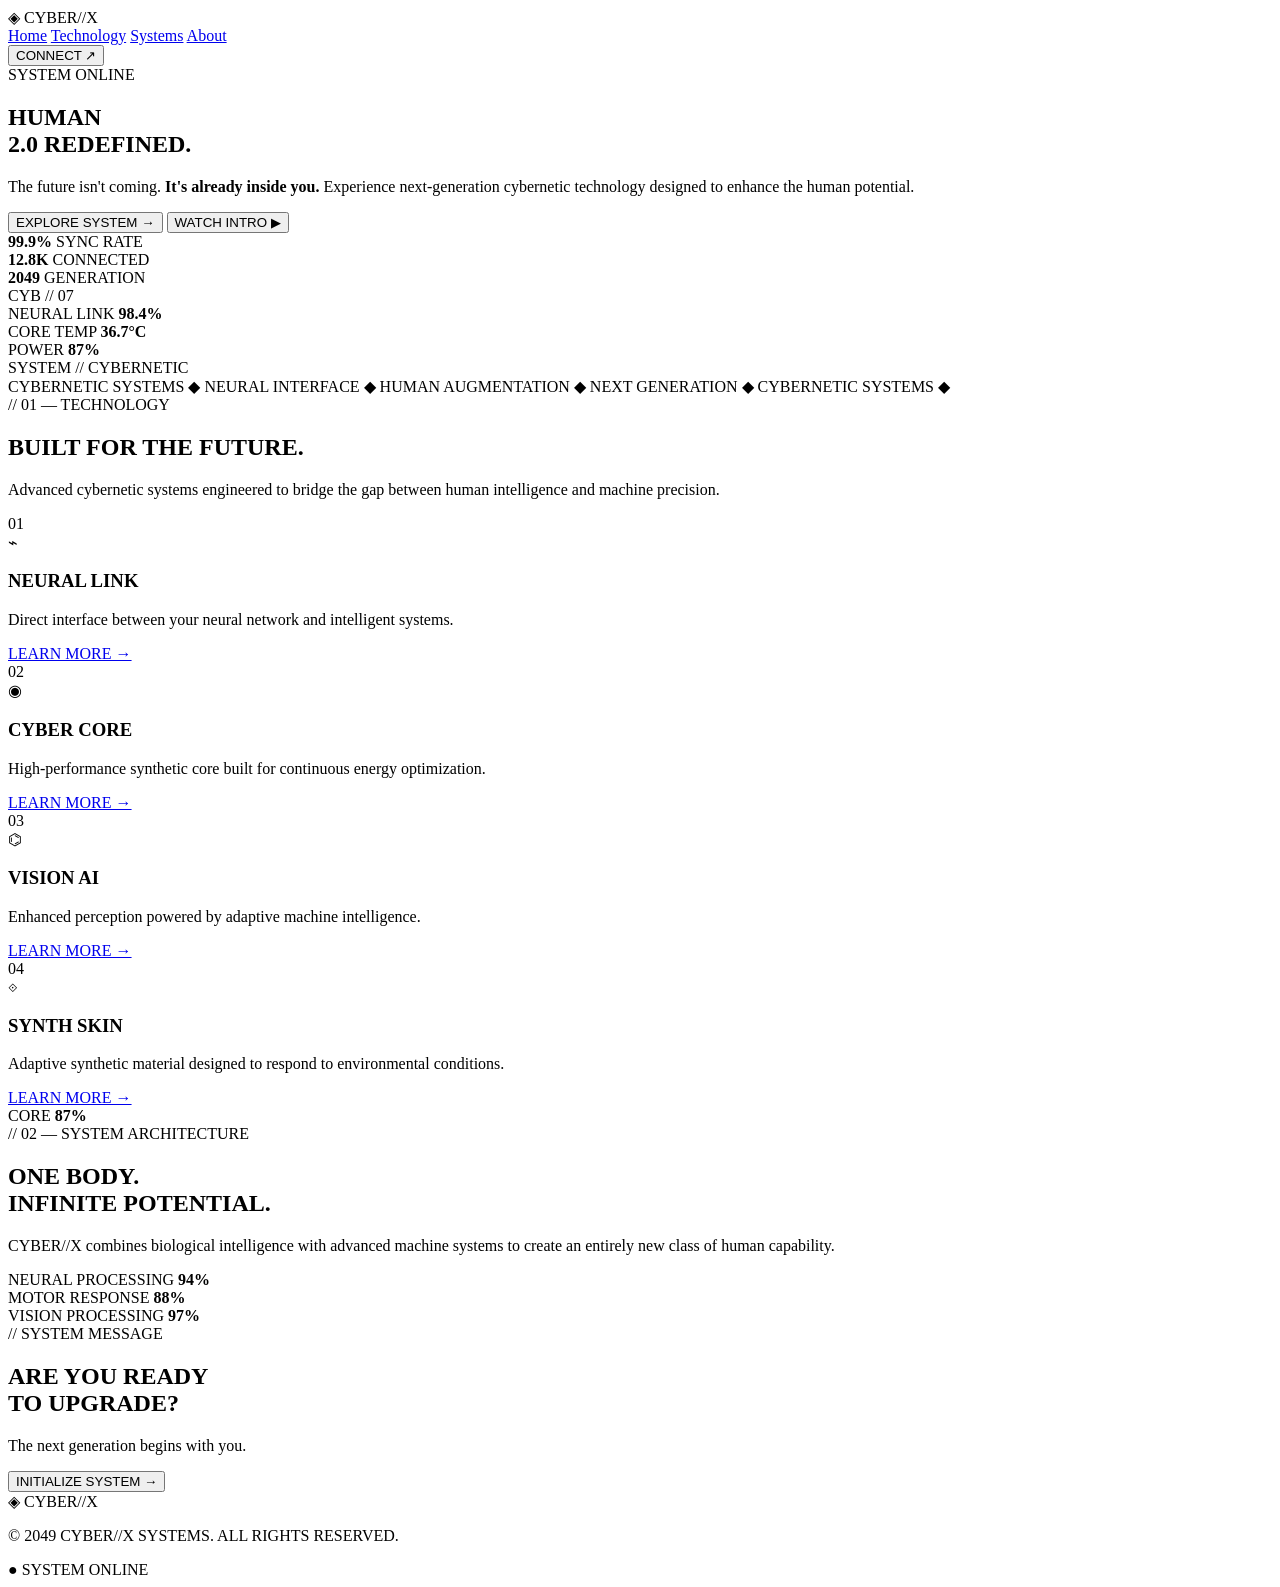
==== Task1/cyborg.html @ 3ac84988 "Add files via upload" ====
<!DOCTYPE html>
<html lang="en">
<head>
    <meta charset="UTF-8">
    <meta name="viewport" content="width=device-width, initial-scale=1.0">
    <title>CYBER//X - Human 2.0</title>
    <link rel="stylesheet" href="css/style.css">
</head>
<body>

    <!-- Background Effects -->
    <div class="grid"></div>
    <div class="glow glow-one"></div>
    <div class="glow glow-two"></div>

    <!-- ================= NAVBAR ================= -->
    <header class="navbar">
        <div class="logo">
            <span class="logo-symbol">◈</span>
            CYBER<span>//</span>X
        </div>
        <nav>
            <a href="#home">Home</a>
            <a href="#technology">Technology</a>
            <a href="#systems">Systems</a>
            <a href="#about">About</a>
        </nav>
        <button class="connect-btn">
            CONNECT <span>↗</span>
        </button>
    </header>

    <!-- ================= HERO ================= -->
    <main id="home">
        <section class="hero">
            <!-- Left -->
            <div class="hero-content">
                <div class="status">
                    <span class="status-dot"></span>
                    SYSTEM ONLINE
                </div>
                <h1>
                    HUMAN
                    <br>
                    <span class="outline">2.0</span>
                    <span class="highlight">REDEFINED.</span>
                </h1>
                <p>
                    The future isn't coming.
                    <strong>It's already inside you.</strong>
                    Experience next-generation cybernetic technology
                    designed to enhance the human potential.
                </p>
                <div class="hero-buttons">
                    <button class="primary-btn">
                        EXPLORE SYSTEM
                        <span>→</span>
                    </button>
                    <button class="secondary-btn">
                        WATCH INTRO
                        <span>▶</span>
                    </button>
                </div>
                <div class="hero-stats">
                    <div>
                        <strong>99.9%</strong>
                        <span>SYNC RATE</span>
                    </div>
                    <div>
                        <strong>12.8K</strong>
                        <span>CONNECTED</span>
                    </div>
                    <div>
                        <strong>2049</strong>
                        <span>GENERATION</span>
                    </div>
                </div>
            </div>

            <!-- CYBORG VISUAL -->
            <div class="cyborg-container">
                <div class="scan-line"></div>
                <div class="circle circle-one"></div>
                <div class="circle circle-two"></div>
                <div class="cyborg">
                    <div class="head">
                        <div class="head-top"></div>
                        <div class="ear left-ear"></div>
                        <div class="ear right-ear"></div>
                        <div class="face">
                            <div class="forehead">
                                <span>CYB // 07</span>
                            </div>
                            <div class="eyes">
                                <div class="eye">
                                    <span></span>
                                </div>
                                <div class="eye">
                                    <span></span>
                                </div>
                            </div>
                            <div class="nose"></div>
                            <div class="mouth">
                                <i></i>
                                <i></i>
                                <i></i>
                                <i></i>
                                <i></i>
                            </div>
                            <div class="face-line left"></div>
                            <div class="face-line right"></div>
                        </div>
                    </div>
                </div>

                <!-- HUD Labels -->
                <div class="hud hud-one">
                    <span>NEURAL LINK</span>
                    <strong>98.4%</strong>
                </div>
                <div class="hud hud-two">
                    <span>CORE TEMP</span>
                    <strong>36.7°C</strong>
                </div>
                <div class="hud hud-three">
                    <span>POWER</span>
                    <strong>87%</strong>
                </div>
                <div class="vertical-text">
                    SYSTEM // CYBERNETIC
                </div>
            </div>
        </section>

        <!-- ================= TICKER ================= -->
        <section class="ticker">
            <div>
                CYBERNETIC SYSTEMS
                <span>◆</span>
                NEURAL INTERFACE
                <span>◆</span>
                HUMAN AUGMENTATION
                <span>◆</span>
                NEXT GENERATION
                <span>◆</span>
                CYBERNETIC SYSTEMS
                <span>◆</span>
            </div>
        </section>

        <!-- ================= TECHNOLOGY ================= -->
        <section class="technology" id="technology">
            <div class="section-heading">
                <div>
                    <span class="small-label">// 01 — TECHNOLOGY</span>
                    <h2>
                        BUILT FOR THE
                        <span>FUTURE.</span>
                    </h2>
                </div>
                <p>
                    Advanced cybernetic systems engineered to
                    bridge the gap between human intelligence
                    and machine precision.
                </p>
            </div>

            <div class="feature-grid">
                <div class="feature-card">
                    <div class="feature-number">01</div>
                    <div class="feature-icon">⌁</div>
                    <h3>NEURAL LINK</h3>
                    <p>
                        Direct interface between your neural
                        network and intelligent systems.
                    </p>
                    <a href="#">LEARN MORE →</a>
                </div>

                <div class="feature-card active">
                    <div class="feature-number">02</div>
                    <div class="feature-icon">◉</div>
                    <h3>CYBER CORE</h3>
                    <p>
                        High-performance synthetic core built
                        for continuous energy optimization.
                    </p>
                    <a href="#">LEARN MORE →</a>
                </div>

                <div class="feature-card">
                    <div class="feature-number">03</div>
                    <div class="feature-icon">⌬</div>
                    <h3>VISION AI</h3>
                    <p>
                        Enhanced perception powered by adaptive
                        machine intelligence.
                    </p>
                    <a href="#">LEARN MORE →</a>
                </div>

                <div class="feature-card">
                    <div class="feature-number">04</div>
                    <div class="feature-icon">⟐</div>
                    <h3>SYNTH SKIN</h3>
                    <p>
                        Adaptive synthetic material designed to
                        respond to environmental conditions.
                    </p>
                    <a href="#">LEARN MORE →</a>
                </div>
            </div>
        </section>

        <!-- ================= SYSTEM ================= -->
        <section class="system-section" id="systems">
            <div class="system-image">
                <div class="system-ring"></div>
                <div class="core">
                    <span>CORE</span>
                    <strong>87%</strong>
                </div>
                <div class="orbit orbit-one"></div>
                <div class="orbit orbit-two"></div>
            </div>

            <div class="system-content">
                <span class="small-label">// 02 — SYSTEM ARCHITECTURE</span>
                <h2>
                    ONE BODY.
                    <br>
                    <span>INFINITE</span>
                    POTENTIAL.
                </h2>
                <p>
                    CYBER//X combines biological intelligence with
                    advanced machine systems to create an entirely
                    new class of human capability.
                </p>
                <div class="progress-item">
                    <div>
                        <span>NEURAL PROCESSING</span>
                        <strong>94%</strong>
                    </div>
                    <div class="progress">
                        <span style="width:94%"></span>
                    </div>
                </div>
                <div class="progress-item">
                    <div>
                        <span>MOTOR RESPONSE</span>
                        <strong>88%</strong>
                    </div>
                    <div class="progress">
                        <span style="width:88%"></span>
                    </div>
                </div>
                <div class="progress-item">
                    <div>
                        <span>VISION PROCESSING</span>
                        <strong>97%</strong>
                    </div>
                    <div class="progress">
                        <span style="width:97%"></span>
                    </div>
                </div>
            </div>
        </section>

        <!-- ================= CTA ================= -->
        <section class="cta" id="about">
            <div class="cta-content">
                <span class="small-label">// SYSTEM MESSAGE</span>
                <h2>
                    ARE YOU READY
                    <br>
                    TO <span>UPGRADE?</span>
                </h2>
                <p>
                    The next generation begins with you.
                </p>
                <button class="primary-btn">
                    INITIALIZE SYSTEM →
                </button>
            </div>
        </section>
    </main>

    <!-- ================= FOOTER ================= -->
    <footer>
        <div class="logo">
            <span class="logo-symbol">◈</span>
            CYBER<span>//</span>X
        </div>
        <p>
            © 2049 CYBER//X SYSTEMS. ALL RIGHTS RESERVED.
        </p>
        <div class="footer-status">
            ● SYSTEM ONLINE
        </div>
    </footer>

    <script src="js/script.js"></script>
</body>
</html>
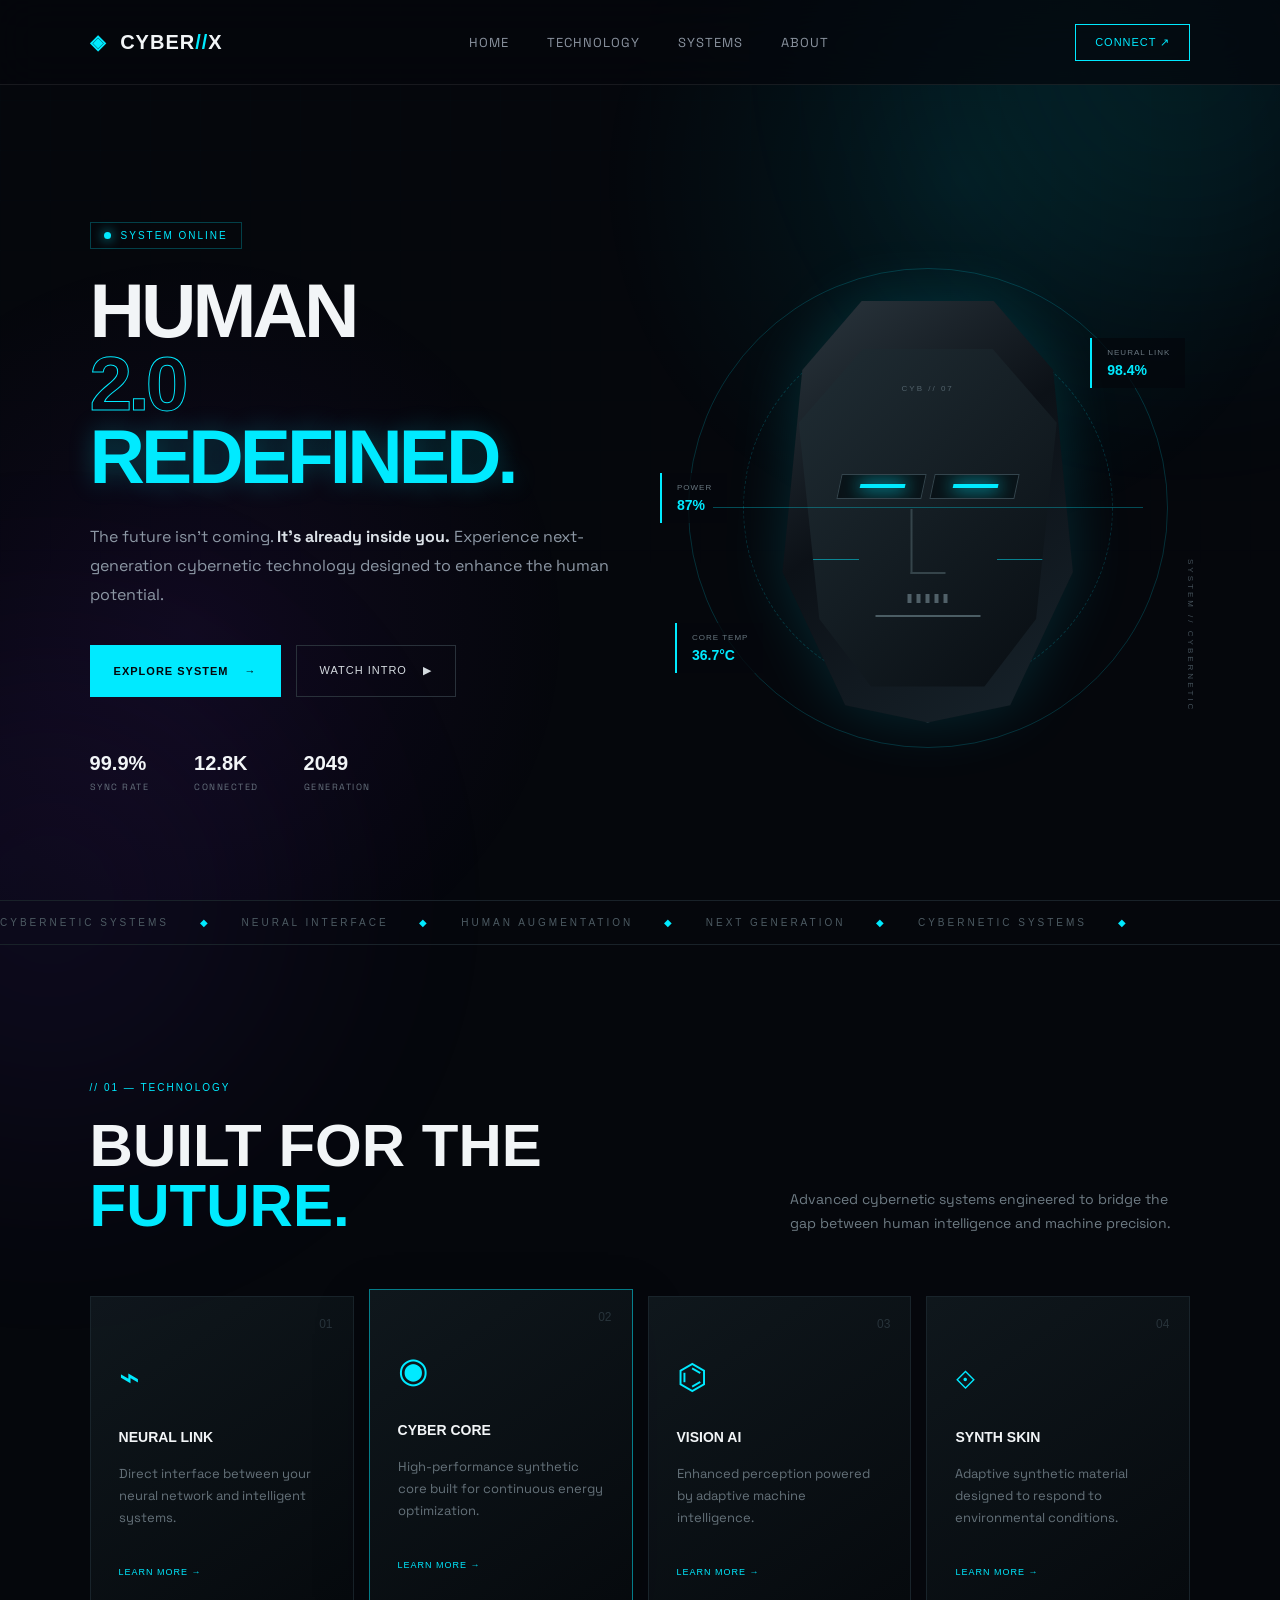
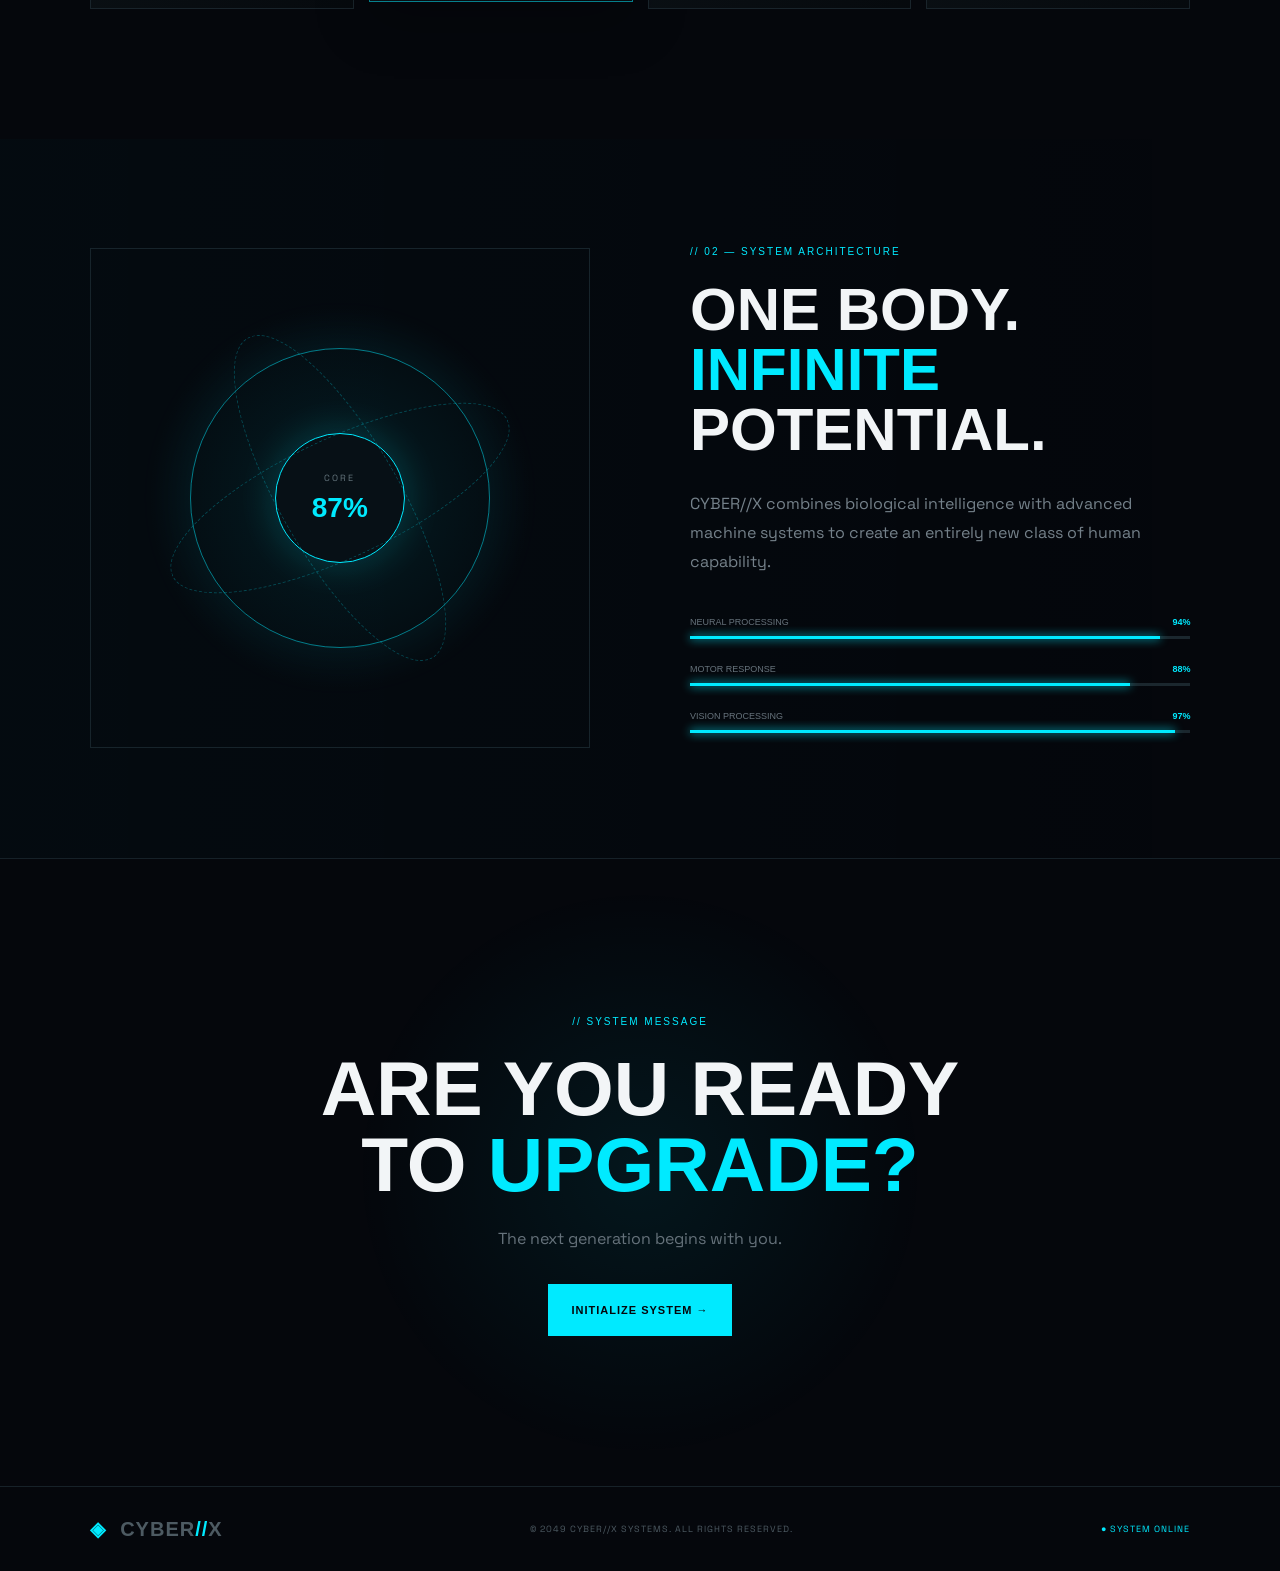
==== commit 1888ae7e: "Update cyborg.html" ====
--- a/Task1/cyborg.html
+++ b/Task1/cyborg.html
@@ -4,7 +4,7 @@
     <meta charset="UTF-8">
     <meta name="viewport" content="width=device-width, initial-scale=1.0">
     <title>CYBER//X - Human 2.0</title>
-    <link rel="stylesheet" href="css/style.css">
+    <link rel="stylesheet" href="style.css">
 </head>
 <body>
 
@@ -300,6 +300,6 @@
         </div>
     </footer>
 
-    <script src="js/script.js"></script>
+    <script src="script.js"></script>
 </body>
-</html>+</html>
--- a/Task1/style.css
+++ b/Task1/style.css
@@ -0,0 +1,966 @@
+@import url('https://fonts.googleapis.com/css2?family=Orbitron:wght@400;500;600;700;800;900&family=Space+Grotesk:wght@400;500;600;700&display=swap');
+
+
+* {
+    margin: 0;
+    padding: 0;
+    box-sizing: border-box;
+}
+
+html {
+    scroll-behavior: smooth;
+}
+
+body {
+    background: #05070c;
+    color: #f2f5f7;
+    font-family: "Space Grotesk", sans-serif;
+    overflow-x: hidden;
+}
+
+/* ================= BACKGROUND ================= */
+
+body::before {
+    content: "";
+    position: fixed;
+    inset: 0;
+    pointer-events: none;
+    background:
+        radial-gradient(circle at 75% 20%,
+            rgba(0, 238, 255, 0.08),
+            transparent 30%),
+        radial-gradient(circle at 15% 70%,
+            rgba(147, 51, 234, 0.08),
+            transparent 30%);
+    z-index: -5;
+}
+
+.grid {
+    position: fixed;
+    inset: 0;
+    pointer-events: none;
+    opacity: 0.12;
+    background-image:
+        linear-gradient(rgba(0, 238, 255, 0.08) 1px,
+            transparent 1px),
+        linear-gradient(90deg,
+            rgba(0, 238, 255, 0.08) 1px,
+            transparent 1px);
+    background-size: 50px 50px;
+    mask-image:
+        linear-gradient(to bottom,
+            black,
+            transparent);
+    z-index: -4;
+}
+
+.glow {
+    position: fixed;
+    width: 500px;
+    height: 500px;
+    border-radius: 50%;
+    filter: blur(130px);
+    opacity: 0.08;
+    pointer-events: none;
+    z-index: -3;
+}
+
+.glow-one {
+    background: #00eaff;
+    top: -200px;
+    right: -150px;
+}
+
+.glow-two {
+    background: #7c3aed;
+    bottom: -250px;
+    left: -200px;
+}
+
+/* ================= NAVBAR ================= */
+.navbar {
+    height: 85px;
+    display: flex;
+    align-items: center;
+    justify-content: space-between;
+    padding: 0 7%;
+    border-bottom: 1px solid rgba(255, 255, 255, 0.08);
+    background: rgba(5, 7, 12, 0.7);
+    backdrop-filter: blur(20px);
+    position: sticky;
+    top: 0;
+    z-index: 100;
+}
+
+.logo {
+    font-family: "Orbitron", sans-serif;
+    font-weight: 800;
+    font-size: 20px;
+    letter-spacing: 1px;
+}
+
+.logo span {
+    color: #00eaff;
+}
+
+.logo-symbol {
+    color: #00eaff;
+    margin-right: 8px;
+}
+
+nav {
+    display: flex;
+    gap: 38px;
+}
+
+nav a {
+    text-decoration: none;
+    color: #89929e;
+    font-size: 13px;
+    text-transform: uppercase;
+    letter-spacing: 1px;
+    transition: 0.3s;
+}
+
+nav a:hover {
+    color: #00eaff;
+}
+
+
+.connect-btn {
+    padding: 11px 19px;
+    background: transparent;
+    border: 1px solid #00eaff;
+    color: #00eaff;
+    font-family: "Orbitron", sans-serif;
+    font-size: 11px;
+    letter-spacing: 1px;
+    cursor: pointer;
+    transition: 0.3s;
+}
+
+.connect-btn:hover {
+    background: #00eaff;
+    color: #05070c;
+    box-shadow: 0 0 25px rgba(0, 234, 255, 0.35);
+}
+
+/* ================= HERO ================= */
+.hero {
+    min-height: calc(100vh - 85px);
+    padding: 70px 7% 40px;
+    display: grid;
+    grid-template-columns: 1fr 1fr;
+    align-items: center;
+    gap: 50px;
+}
+
+.status {
+    display: inline-flex;
+    align-items: center;
+    gap: 10px;
+    padding: 7px 13px;
+    border: 1px solid rgba(0, 234, 255, 0.25);
+    color: #00eaff;
+    font-size: 10px;
+    letter-spacing: 2px;
+    font-family: "Orbitron", sans-serif;
+    margin-bottom: 25px;
+}
+
+.status-dot {
+    width: 7px;
+    height: 7px;
+    border-radius: 50%;
+    background: #00eaff;
+   box-shadow: 0 0 12px #00eaff;
+    animation: pulse 1.5s infinite;
+}
+
+@keyframes pulse {
+    50% {
+        opacity: 0.3;
+    }
+}
+
+.hero h1 {
+    font-family: "Orbitron", sans-serif;
+    font-size: clamp(50px, 6vw, 90px);
+    line-height: 0.95;
+    letter-spacing: -4px;
+    margin-bottom: 30px;
+}
+
+.outline {
+    color: transparent;
+    -webkit-text-stroke: 1px #00eaff;
+}
+
+.highlight {
+    display: block;
+    color: #00eaff;
+    text-shadow:
+        0 0 25px rgba(0, 234, 255, 0.25);
+}
+
+.hero-content>p {
+    max-width: 540px;
+    color: #8d98a5;
+    font-size: 16px;
+    line-height: 1.8;
+    margin-bottom: 35px;
+}
+
+.hero-content>p strong {
+    color: #dce2e8;
+}
+
+/* Buttons */
+.hero-buttons {
+    display: flex;
+    gap: 15px;
+    margin-bottom: 55px;
+}
+
+.primary-btn,
+.secondary-btn {
+    height: 52px;
+    padding: 0 23px;
+    font-family: "Orbitron", sans-serif;
+    font-size: 11px;
+    letter-spacing: 1px;
+    cursor: pointer;
+    transition: 0.3s;
+}
+
+.primary-btn {
+    border: 1px solid #00eaff;
+    background: #00eaff;
+    color: #05070c;
+    font-weight: 700;
+}
+
+.primary-btn:hover {
+    box-shadow:
+        0 0 30px rgba(0, 234, 255, 0.4);
+    transform: translateY(-3px);
+}
+
+.secondary-btn {
+    background: transparent;
+    color: #d5dbe0;
+    border: 1px solid #29313a;
+}
+
+.secondary-btn:hover {
+    border-color: #00eaff;
+    color: #00eaff;
+}
+
+.hero-buttons span {
+    margin-left: 12px;
+}
+
+/* Stats */
+.hero-stats {
+    display: flex;
+    gap: 45px;
+}
+
+.hero-stats div {
+    display: flex;
+    flex-direction: column;
+    gap: 6px;
+}
+
+.hero-stats strong {
+    font-family: "Orbitron", sans-serif;
+    font-size: 20px;
+}
+
+.hero-stats span {
+    color: #66717d;
+    font-size: 9px;
+    letter-spacing: 1.5px;
+}
+
+/* ================= CYBORG ================= */
+.cyborg-container {
+    position: relative;
+    height: 570px;
+    display: flex;
+    justify-content: center;
+    align-items: center;
+}
+
+.circle {
+    position: absolute;
+    border: 1px solid rgba(0, 234, 255, 0.18);
+    border-radius: 50%;
+}
+
+.circle-one {
+    width: 480px;
+    height: 480px;
+    animation: rotate 20s linear infinite;
+}
+
+.circle-two {
+    width: 370px;
+    height: 370px;
+    border-style: dashed;
+    animation: rotateReverse 15s linear infinite;
+}
+
+@keyframes rotate {
+    to {
+        transform: rotate(360deg);
+    }
+}
+
+@keyframes rotateReverse {
+    to {
+        transform: rotate(-360deg);
+    }
+}
+
+/* Cyborg Head */
+.cyborg {
+    position: relative;
+    width: 330px;
+    height: 430px;
+    z-index: 5;
+    filter:
+        drop-shadow(0 0 30px rgba(0, 234, 255, 0.15));
+}
+
+.head {
+    position: relative;
+    width: 100%;
+    height: 100%;
+    background:
+        linear-gradient(145deg,
+            #2e3a42,
+            #0c1117 45%,
+            #18242c);
+    clip-path: polygon(30% 2%,
+            70% 2%,
+            88% 18%,
+            94% 65%,
+            75% 96%,
+            50% 100%,
+            25% 96%,
+            6% 65%,
+            12% 18%);
+    border: 1px solid #31444c;
+}
+
+.face {
+    position: absolute;
+    inset: 55px 35px 35px;
+    background:
+        linear-gradient(135deg,
+            #202d34,
+            #080d12);
+    clip-path: polygon(25% 0,
+            75% 0,
+            100% 22%,
+            92% 80%,
+            72% 100%,
+            28% 100%,
+            8% 80%,
+            0 22%);
+}
+
+.forehead {
+    position: absolute;
+    top: 35px;
+    left: 50%;
+    transform: translateX(-50%);
+    color: #52626b;
+    font-family: "Orbitron", sans-serif;
+    font-size: 8px;
+   letter-spacing: 2px;
+}
+
+/* Eyes */
+.eyes {
+    position: absolute;
+    top: 125px;
+    left: 40px;
+    right: 40px;
+    display: flex;
+    justify-content: space-between;
+}
+
+.eye {
+    width: 85px;
+    height: 25px;
+    background: #0a1116;
+    border: 1px solid #34454d;
+    position: relative;
+    overflow: hidden;
+    transform: skewX(-12deg);
+}
+
+.eye span {
+    position: absolute;
+    width: 45px;
+    height: 4px;
+    top: 9px;
+    left: 20px;
+    background: #00eaff;
+    box-shadow:
+        0 0 15px #00eaff,
+        0 0 30px #00eaff;
+    animation: eyeScan 2s infinite;
+}
+
+@keyframes eyeScan {
+    0%, 100% {
+        opacity: 0.5;
+        transform: translateX(-10px);
+    }
+
+    50% {
+        opacity: 1;
+        transform: translateX(10px);
+    }
+}
+
+/* Nose */
+.nose {
+    position: absolute;
+    width: 35px;
+    height: 65px;
+    left: 50%;
+    top: 160px;
+    transform: translateX(-50%);
+    border-left: 2px solid #35444a;
+    border-bottom: 2px solid #35444a;
+}
+
+/* Mouth */
+.mouth {
+    position: absolute;
+    left: 50%;
+    bottom: 70px;
+    transform: translateX(-50%);
+    width: 105px;
+    height: 23px;
+    border-bottom: 2px solid #4b5d64;
+    display: flex;
+    justify-content: center;
+    gap: 5px;
+}
+
+.mouth i {
+    display: block;
+    width: 4px;
+    height: 9px;
+    background: #506068;
+}
+
+/* Face lines */
+.face-line {
+    position: absolute;
+    width: 50px;
+    height: 1px;
+    background: #00eaff;
+    opacity: 0.5;
+}
+
+.face-line.left {
+    left: 10px;
+    top: 210px;
+}
+
+.face-line.right {
+    right: 10px;
+    top: 210px;
+}
+
+/* Ears */
+.ear {
+    position: absolute;
+    top: 170px;
+    width: 25px;
+    height: 90px;
+    background: #27343a;
+    border: 1px solid #3c5058;
+}
+
+.left-ear {
+    left: -12px;
+}
+
+.right-ear {
+    right: -12px;
+}
+
+/* HUD */
+.hud {
+    position: absolute;
+    z-index: 10;
+    display: flex;
+    flex-direction: column;
+    gap: 5px;
+    padding: 10px 15px;
+    background: rgba(5, 7, 12, 0.75);
+    border-left: 2px solid #00eaff;
+    font-family: "Orbitron", sans-serif;
+}
+
+.hud span {
+    font-size: 8px;
+    color: #697780;
+    letter-spacing: 1px;
+}
+
+.hud strong {
+    color: #00eaff;
+    font-size: 14px;
+}
+
+.hud-one {
+    top: 115px;
+    right: 5px;
+}
+
+.hud-two {
+    bottom: 120px;
+    left: 10px;
+}
+
+.hud-three {
+    top: 250px;
+    left: -5px;
+}
+
+.vertical-text {
+    position: absolute;
+    right: -5px;
+    bottom: 80px;
+    color: #44515a;
+    writing-mode: vertical-rl;
+    font-family: "Orbitron", sans-serif;
+    font-size: 8px;
+    letter-spacing: 3px;
+}
+
+/* Scan */
+.scan-line {
+    position: absolute;
+    width: 430px;
+    height: 1px;
+    background: #00eaff;
+    opacity: 0.3;
+    z-index: 20;
+    animation: scan 4s infinite;
+}
+
+@keyframes scan {
+    0% {
+        transform: translateY(-250px);
+    }
+
+    50% {
+        transform: translateY(250px);
+    }
+
+    100% {
+        transform: translateY(-250px);
+    }
+}
+
+/* ================= TICKER ================= */
+.ticker {
+    overflow: hidden;
+    white-space: nowrap;
+    border-top: 1px solid #192229;
+    border-bottom: 1px solid #192229;
+    padding: 16px 0;
+    color: #4d5b63;
+    font-family: "Orbitron", sans-serif;
+    font-size: 10px;
+    letter-spacing: 3px;
+}
+
+.ticker div {
+    animation: ticker 25s linear infinite;
+}
+
+.ticker span {
+    color: #00eaff;
+    margin: 0 25px;
+}
+
+
+@keyframes ticker {
+    from {
+        transform: translateX(0);
+    }
+
+    to {
+        transform: translateX(-40%);
+    }
+}
+
+/* ================= TECHNOLOGY ================= */
+.technology {
+    padding: 130px 7%;
+}
+
+.section-heading {
+    display: flex;
+    justify-content: space-between;
+    align-items: end;
+    gap: 50px;
+    margin-bottom: 60px;
+}
+
+.small-label {
+    color: #00eaff;
+    font-family: "Orbitron", sans-serif;
+    font-size: 10px;
+    letter-spacing: 2px;
+}
+
+.section-heading h2,
+.system-content h2,
+.cta h2 {
+    font-family: "Orbitron", sans-serif;
+    font-size: clamp(35px, 5vw, 60px);
+    line-height: 1;
+    margin-top: 20px;
+}
+
+.section-heading h2 span,
+.system-content h2 span,
+.cta h2 span {
+    color: #00eaff;
+}
+
+.section-heading p {
+    max-width: 400px;
+    color: #6e7b84;
+    line-height: 1.7;
+    font-size: 14px;
+}
+
+/* Features */
+.feature-grid {
+    display: grid;
+    grid-template-columns: repeat(4, 1fr);
+    gap: 15px;
+}
+
+.feature-card {
+    min-height: 300px;
+    padding: 28px;
+    border: 1px solid #19242b;
+    background:
+        linear-gradient(145deg,
+            rgba(20, 30, 36, 0.7),
+            rgba(7, 11, 15, 0.7));
+    position: relative;
+    transition: 0.3s;
+}
+
+.feature-card:hover,
+.feature-card.active {
+    border-color: rgba(0, 234, 255, 0.5);
+    transform: translateY(-7px);
+    box-shadow:
+        0 20px 50px rgba(0, 0, 0, 0.25);
+}
+
+.feature-number {
+    position: absolute;
+    right: 20px;
+    top: 20px;
+    color: #28343b;
+    font-family: "Orbitron", sans-serif;
+    font-size: 12px;
+}
+
+.feature-icon {
+    color: #00eaff;
+    font-size: 35px;
+    margin: 30px 0;
+}
+
+.feature-card h3 {
+    font-family: "Orbitron", sans-serif;
+    font-size: 14px;
+    margin-bottom: 18px;
+}
+
+
+.feature-card p {
+    color: #65727a;
+    font-size: 13px;
+    line-height: 1.7;
+    margin-bottom: 30px;
+}
+
+
+.feature-card a {
+    color: #00eaff;
+    text-decoration: none;
+    font-family: "Orbitron", sans-serif;
+    font-size: 9px;
+    letter-spacing: 1px;
+}
+
+/* ================= SYSTEM ================= */
+.system-section {
+    min-height: 700px;
+    padding: 100px 7%;
+    display: grid;
+    grid-template-columns: 1fr 1fr;
+    gap: 100px;
+    align-items: center;
+    background:
+        linear-gradient(90deg,
+            rgba(0, 234, 255, 0.02),
+            transparent);
+}
+
+.system-image {
+    height: 500px;
+    position: relative;
+    display: flex;
+    justify-content: center;
+    align-items: center;
+    border: 1px solid #17242b;
+    background:
+        radial-gradient(circle,
+            rgba(0, 234, 255, 0.09),
+            transparent 55%);
+}
+
+.system-ring {
+    width: 300px;
+    height: 300px;
+    border: 1px solid rgba(0, 234, 255, 0.5);
+    border-radius: 50%;
+    box-shadow:
+        0 0 60px rgba(0, 234, 255, 0.08);
+}
+
+
+.core {
+    position: absolute;
+    width: 130px;
+    height: 130px;
+    border-radius: 50%;
+    display: flex;
+    flex-direction: column;
+    justify-content: center;
+    align-items: center;
+    background: #071016;
+    border: 1px solid #00eaff;
+    box-shadow:
+        0 0 40px rgba(0, 234, 255, 0.2);
+}
+
+
+.core span {
+    color: #65757d;
+    font-size: 9px;
+    letter-spacing: 2px;
+}
+
+
+.core strong {
+    color: #00eaff;
+    font-family: "Orbitron", sans-serif;
+    font-size: 28px;
+    margin-top: 8px;
+}
+
+
+.orbit {
+    position: absolute;
+    width: 370px;
+    height: 120px;
+    border: 1px dashed rgba(0, 234, 255, 0.25);
+    border-radius: 50%;
+    transform: rotate(-25deg);
+    animation: orbit 8s linear infinite;
+}
+
+
+.orbit-two {
+    transform: rotate(60deg);
+    animation-duration: 11s;
+}
+
+
+@keyframes orbit {
+    to {
+        transform: rotate(335deg);
+    }
+}
+
+
+.system-content p {
+    max-width: 500px;
+    color: #74818a;
+    line-height: 1.8;
+    margin: 30px 0 40px;
+}
+
+
+/* Progress */
+.progress-item {
+    margin-bottom: 25px;
+}
+
+.progress-item>div:first-child {
+    display: flex;
+    justify-content: space-between;
+    margin-bottom: 9px;
+    font-family: "Orbitron", sans-serif;
+    font-size: 9px;
+    color: #66737c;
+}
+
+.progress-item strong {
+    color: #00eaff;
+}
+
+.progress {
+    height: 3px;
+    background: #1b272e;
+}
+
+.progress span {
+    display: block;
+    height: 100%;
+    background: #00eaff;
+    box-shadow:
+        0 0 10px #00eaff;
+}
+
+
+/* ================= CTA ================= */
+.cta {
+    padding: 150px 7%;
+    text-align: center;
+    border-top: 1px solid #162128;
+    background:
+        radial-gradient(circle at center,
+            rgba(0, 234, 255, 0.07),
+            transparent 40%);
+}
+
+
+.cta h2 {
+    font-size: clamp(40px, 6vw, 80px);
+}
+
+.cta p {
+    color: #65727b;
+    margin: 25px 0 35px;
+}
+
+/* ================= FOOTER ================= */
+footer {
+    padding: 30px 7%;
+    border-top: 1px solid #172229;
+    display: flex;
+    align-items: center;
+    justify-content: space-between;
+    color: #4d5a62;
+    font-size: 9px;
+    letter-spacing: 1px;
+}
+
+.footer-status {
+    color: #00eaff;
+}
+
+
+/* ================= RESPONSIVE ================= */
+
+@media (max-width: 1000px) {
+    nav {
+        display: none;
+    }
+
+    .hero {
+        grid-template-columns: 1fr;
+    }
+
+    .cyborg-container {
+        height: 500px;
+    }
+
+    .feature-grid {
+        grid-template-columns: repeat(2, 1fr);
+    }
+
+    .system-section {
+        grid-template-columns: 1fr;
+    }
+}
+
+
+@media (max-width: 600px) {
+    .navbar {
+        padding: 0 5%;
+    }
+
+    .connect-btn {
+        display: none;
+    }
+
+    .hero {
+        padding: 60px 5% 30px;
+    }
+
+    .hero h1 {
+        font-size: 48px;
+        letter-spacing: -2px;
+    }
+
+    .hero-buttons {
+        flex-direction: column;
+    }
+
+    .hero-stats {
+        gap: 20px;
+    }
+
+    .cyborg-container {
+        transform: scale(0.75);
+        margin: -50px 0;
+    }
+
+    .feature-grid {
+        grid-template-columns: 1fr;
+    }
+
+    .technology,
+    .system-section {
+        padding-left: 5%;
+        padding-right: 5%;
+    }
+
+    .section-heading {
+        flex-direction: column;
+        align-items: start;
+    }
+
+    .system-image {
+        height: 400px;
+    }
+
+    footer {
+        flex-direction: column;
+        gap: 20px;
+        text-align: center;
+    }
+}
